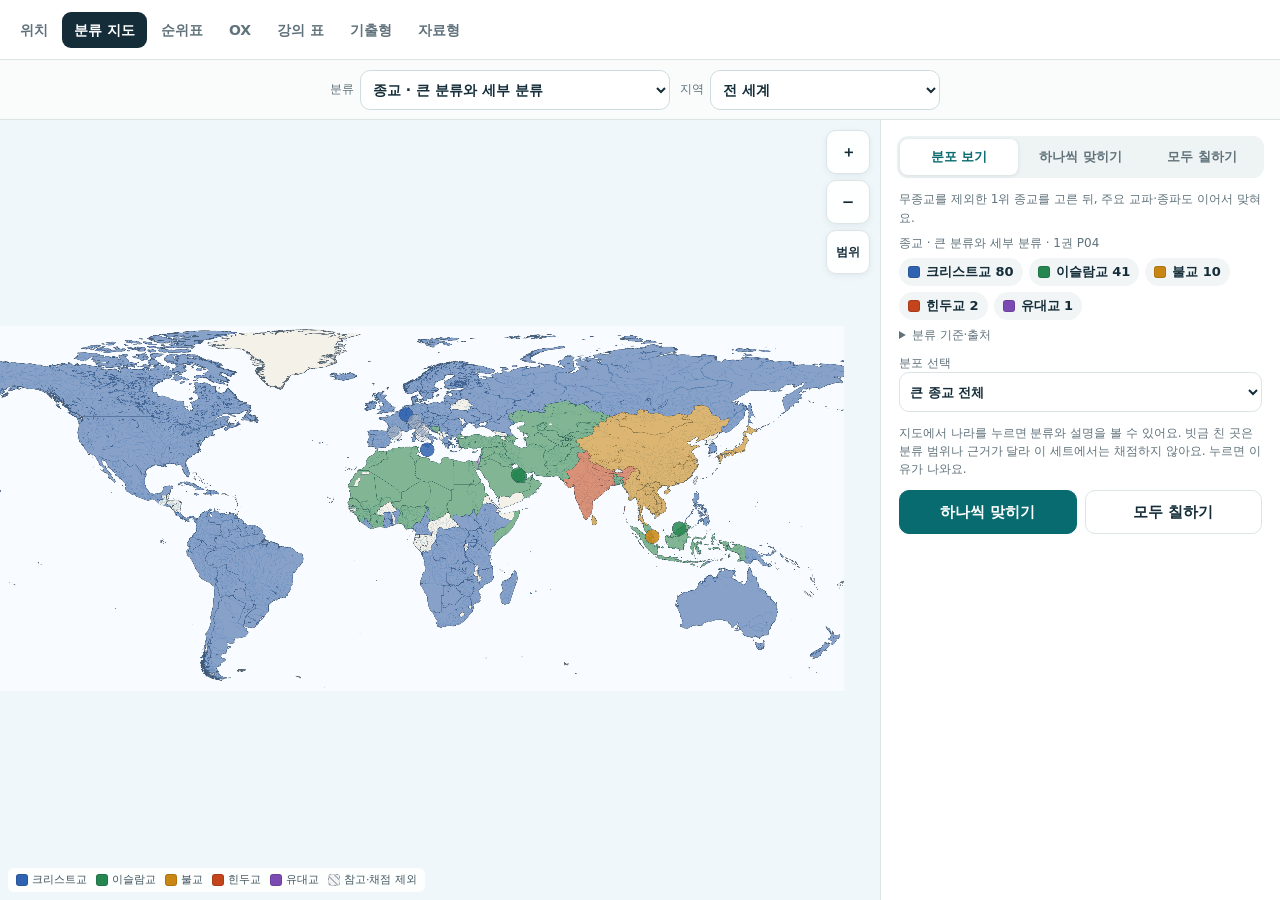
==== classify.html @ 5ba0b144 "Show progress the same way on every quiz page Each question card now has one progress chip at its to" ====
<!doctype html>
<html lang="ko">
<head><meta charset="utf-8"><meta name="viewport" content="width=device-width,initial-scale=1,viewport-fit=cover">
<title>세계지리 분류 퀴즈</title>
<style>
:root{--ink:#142d39;--muted:#60727b;--line:#dce4e6;--accent:#086b70;--pale:#e6f2f0;--paper:#fff;--sea:#eff7fa;--warm:#a25015;--pick:#e8590c;--good:#2b8a3e;--bad:#d9480f}
*{box-sizing:border-box}html,body{margin:0;width:100%;height:100%;overflow:hidden;color:var(--ink);background:var(--paper);font-family:system-ui,-apple-system,"Noto Sans KR",sans-serif;font-size:15px}
button,select{font:inherit;color:inherit;border:1px solid var(--line);border-radius:10px;background:#fff}button{cursor:pointer;min-height:44px;padding:8px 12px;font-weight:700;touch-action:manipulation}button:hover{background:#f3f7f7}button:disabled{opacity:.4;cursor:default}
button:focus-visible,select:focus-visible,a:focus-visible{outline:3px solid #52b4c2;outline-offset:2px}[hidden]{display:none!important}
.primary{background:var(--accent);border-color:var(--accent);color:#fff}.primary:hover{background:#05595d}
#app{height:100%;height:100dvh;display:grid;grid-template-columns:minmax(0,1fr);grid-template-rows:52px 52px minmax(0,1fr) clamp(270px,48dvh,390px);padding-top:env(safe-area-inset-top)}
header{display:flex;align-items:center;gap:10px;padding:5px 12px;border-bottom:1px solid var(--line)}header h1{font-size:15px;margin:0;flex:1;min-width:0;white-space:nowrap;overflow:hidden;text-overflow:ellipsis}
.sr{position:absolute;width:1px;height:1px;overflow:hidden;clip:rect(0 0 0 0)}.nav{display:flex;gap:4px;margin-left:auto}.nav{min-width:0;overflow-x:auto;scrollbar-width:none}.nav::-webkit-scrollbar{display:none}.nav a{font-size:12px;font-weight:700;color:var(--muted);text-decoration:none;padding:9px 7px;border-radius:9px;white-space:nowrap}.nav a[aria-current=page]{background:var(--ink);color:#fff}@media(max-width:360px){.nav a{padding:8px 4px;font-size:11px}}
.back{font-size:12px;font-weight:700;color:var(--accent);text-decoration:none;border:1px solid #badcd5;background:var(--pale);border-radius:10px;padding:9px 10px;white-space:nowrap}
.scope{display:grid;grid-template-columns:1.25fr 1fr;gap:10px;padding:5px 12px;background:#fafcfc;border-bottom:1px solid var(--line)}.scope label{display:flex;align-items:center;gap:6px;font-size:12px;color:var(--muted);white-space:nowrap;min-width:0}
select{min-height:40px;min-width:0;width:100%;padding:6px;font-size:13px;font-weight:650;color:var(--ink)}
#map{position:relative;overflow:hidden;touch-action:none;user-select:none;-webkit-user-select:none;background:var(--sea)}
#mapScene{position:absolute;width:3600px;height:1800px;transform-origin:0 0;will-change:transform}
#baseMap{position:absolute;left:0;top:50px;width:3600px;height:1450px;pointer-events:none}#baseMap img{min-width:0;min-height:0}
#mapSVG{position:absolute;inset:0;width:3600px;height:1800px;overflow:visible;pointer-events:none}
.country,.marker{vector-effect:non-scaling-stroke;stroke-linejoin:round}
.mapLabel{font-weight:750;fill:var(--ink);paint-order:stroke;stroke:#fff;stroke-linejoin:round}
.mapControls{position:absolute;right:10px;top:10px;display:flex;flex-direction:column;gap:6px}.mapControls button{width:44px;height:44px;padding:0;background:rgba(255,255,255,.95);box-shadow:0 2px 7px #142d3911}
#mapNote{position:absolute;left:8px;bottom:8px;right:62px;width:fit-content;max-width:calc(100% - 72px);pointer-events:none;display:flex;flex-wrap:wrap;gap:4px 9px;font-size:11px;line-height:1.3;color:#40535d;background:#ffffffe6;padding:5px 8px;border-radius:6px}
.key{display:inline-flex;align-items:center;gap:4px;white-space:nowrap}.swatch{width:12px;height:12px;border-radius:3px;border:1px solid #0002;flex:0 0 12px}.swatch.hatch{background:repeating-linear-gradient(45deg,#adb5bd 0 2px,#f1f3f5 2px 5px)}
#card{min-height:0;display:grid;grid-template-rows:auto minmax(0,1fr);border-top:1px solid var(--line);background:#fff;padding:8px 12px calc(8px + env(safe-area-inset-bottom))}
.tabs{display:grid;grid-template-columns:repeat(3,1fr);gap:4px;background:#eef3f4;padding:3px;border-radius:11px}.tabs button{min-height:36px;padding:4px;font-size:13px;border:0;background:transparent;border-radius:8px;color:var(--muted)}.tabs button[aria-selected=true]{background:#fff;color:var(--accent);box-shadow:0 1px 4px #142d391a}
#panel{min-height:0;overflow-y:auto;overscroll-behavior:contain;padding:8px 2px 4px}
.meta{display:flex;justify-content:space-between;align-items:center;gap:8px;font-size:12px;color:var(--muted);margin-bottom:4px}
.meta label{display:flex;align-items:center;gap:5px;white-space:nowrap}.meta input{width:17px;height:17px;margin:0}
h2{font-size:19px;line-height:1.35;margin:2px 0 8px;word-break:keep-all}
.basis{font-size:12px;line-height:1.55;color:var(--muted);margin:4px 0 8px}
.options{display:grid;grid-template-columns:repeat(auto-fit,minmax(118px,1fr));gap:7px;margin:6px 0}
.options button{min-height:50px;display:flex;align-items:center;justify-content:center;gap:7px;font-size:15px;padding:6px 8px}
.options button:disabled{opacity:1;cursor:default}.options button:disabled:not(.right):not(.chosenWrong){opacity:.45}
.options.compact{grid-template-columns:repeat(auto-fit,minmax(92px,1fr));gap:5px}.options.compact button{min-height:40px;font-size:14px;padding:4px 6px}
.options button[aria-pressed=true]{border-color:var(--accent);box-shadow:inset 0 0 0 2px var(--accent);background:var(--pale)}
.options button.right{border-color:var(--good);box-shadow:inset 0 0 0 2px var(--good);background:#ebfbee}.options button.chosenWrong{border-color:var(--bad);box-shadow:inset 0 0 0 2px var(--bad);background:#fff4e6}
.result{border-radius:10px;padding:9px 11px;margin:8px 0;font-size:13px;line-height:1.55}.result b{font-size:15px}.result.good{background:#ebfbee;color:#1f5f2c}.result.bad{background:#fff4e6;color:#8a3a0c}.result.info{background:#f1f6f7;color:var(--ink)}
.actions{display:flex;gap:8px;margin-top:8px}.actions button{flex:1}
.big{min-height:56px;font-size:17px;border-radius:13px}
.chips{display:flex;flex-wrap:wrap;gap:6px;margin:6px 0}button.chip{min-height:36px;border:1px solid var(--line)}button.chip[aria-pressed=true]{border-color:var(--accent);box-shadow:inset 0 0 0 2px var(--accent);background:var(--pale)}.chip{display:inline-flex;align-items:center;gap:6px;font-size:13px;font-weight:650;padding:5px 9px;border-radius:999px;background:#f1f5f6}
.nameList{display:flex;flex-wrap:wrap;gap:5px;margin:4px 0 8px}.nameList button{min-height:32px;padding:3px 9px;font-size:12px;font-weight:650;border-radius:999px}
.nameList.missed button{border-color:#f3b8a5;background:#fff5f2}.nameList.wrong button{border-color:#ffd8a8;background:#fff9f0}.nameList.excluded button{background:#f4f6f7}
.small{font-size:12px;line-height:1.5}.muted{color:var(--muted)}
#toast{position:fixed;z-index:40;bottom:calc(16px + env(safe-area-inset-bottom));left:50%;transform:translateX(-50%);max-width:calc(100% - 24px);padding:10px 15px;background:var(--ink);color:#fff;border-radius:10px;font-size:13px;pointer-events:none;box-shadow:0 4px 24px #0002}
#bootNotice{position:fixed;z-index:50;left:16px;right:16px;top:80px;max-width:520px;margin:auto;padding:16px;background:#fff;border:1px solid var(--line);border-radius:14px;box-shadow:0 12px 50px #0003;font-size:14px;line-height:1.6}
@media(min-width:900px){
 #app{grid-template-columns:minmax(400px,1fr) 400px;grid-template-rows:60px 60px minmax(0,1fr)}
 header{grid-column:1/3;padding:8px 24px}header h1{font-size:18px}.scope{grid-column:1/3;grid-template-columns:320px 260px;align-items:center;padding:8px 24px}
 #map{grid-column:1;grid-row:3}#card{grid-column:2;grid-row:3;border-top:0;border-left:1px solid var(--line);padding:16px}
}
@media(max-height:580px) and (max-width:899px){#app{grid-template-rows:46px 46px minmax(0,1fr) clamp(230px,47dvh,280px)}.options button{min-height:42px}}
@media(max-height:500px) and (min-width:600px) and (max-width:899px){
 #app{grid-template-columns:minmax(0,1fr) 355px;grid-template-rows:44px 46px minmax(0,1fr)}
 header{grid-column:1/3}.scope{grid-column:1/3}#map{grid-column:1;grid-row:3}#card{grid-column:2;grid-row:3;border-top:0;border-left:1px solid var(--line)}
}
@media(max-width:360px){.scope{gap:6px;padding:5px 8px}.scope label{font-size:11px;gap:4px}#card{padding-left:9px;padding-right:9px}.options{grid-template-columns:1fr 1fr}}
</style>
<link rel="stylesheet" href="assets/site.css?v=20261028-ui4"></head>
<body>
<div id="bootNotice" role="status">지도를 준비하고 있어요.</div>
<div id="app">
 <header class="site-header"><h1 class="sr-only">분류 지도 퀴즈</h1><nav class="site-nav" aria-label="연습 종류"><a href="index.html">위치</a><a href="classify.html" aria-current="page">분류 지도</a><a href="rankings.html">순위표</a><a href="facts.html">OX</a><a href="concepts.html">강의 표</a><a href="exam.html">기출형</a><a href="materials.html">자료형</a></nav></header>
 <div class="scope site-controls"><label for="setSelect">분류<select id="setSelect"></select></label><label for="regionSelect">지역<select id="regionSelect"></select></label></div>
 <main id="map" aria-label="국가를 눌러 고르거나 확대·이동할 수 있는 세계 지도">
  <div id="mapScene"><div id="baseMap" role="img" aria-label="국경이 표시된 세계 백지도" style="display:grid;grid-template-columns:repeat(6,minmax(0,1fr));grid-template-rows:minmax(0,966fr) minmax(0,967fr) minmax(0,967fr)"></div>
   <svg id="mapSVG" viewBox="0 0 3600 1800" aria-hidden="true"><defs><pattern id="hatch" patternUnits="userSpaceOnUse" width="7" height="7" patternTransform="rotate(45)"><rect width="7" height="7" fill="#ced4da" fill-opacity=".35"/><line x1="0" y1="0" x2="0" y2="7" stroke="#868e96" stroke-width="2.5"/></pattern></defs><g id="countryLayer"></g><g id="markerLayer"></g><g id="labelLayer"></g></svg></div>
  <div class="mapControls"><button id="zoomIn" aria-label="지도 확대">＋</button><button id="zoomOut" aria-label="지도 축소">−</button><button id="fitButton" aria-label="현재 지역 전체 보기" style="font-size:12px">범위</button></div>
  <div id="mapNote"></div>
 </main>
 <section id="card" aria-label="분류 학습">
  <div class="tabs" role="tablist" aria-label="학습 방식"><button role="tab" data-mode="study">분포 보기</button><button role="tab" data-mode="assign">하나씩 맞히기</button><button role="tab" data-mode="paint">모두 칠하기</button></div>
  <div id="panel" role="tabpanel" tabindex="-1"></div>
 </section>
</div>
<div id="toast" role="status" hidden></div>
<script src="assets/country-boundaries.js?v=20260930-1"></script>
<script src="assets/location-grading.js?v=20261006-2"></script>
<script src="assets/classification-sets.js?v=20261026-complete1"></script>
<script>
(function(){
'use strict';
var $=function(id){return document.getElementById(id)};
var C=window.WGClassification,S=window.WGCountryShapes,G=window.WGLocationGrading;
if(!C||!S||!G){$('bootNotice').textContent='지도 자료를 불러오지 못했어요. 새로고침하거나 파일을 내려받아 열어 주세요.';return}
var W=3600,names=Object.keys(S.byName),countries=Object.create(null),map=$('map'),scene=$('mapScene');
// Region views keep a continent readable even when one country (e.g. Russia) spans far.
var regionViews={europe:[-25,34,45,71],africa:[-20,-36,53,38],westasia:[25,10,80,56],asia:[60,-11,146,54],americas:[-170,-56,-34,72],oceania:[110,-48,180,0]};

for(var r=0;r<3;r++)for(var c=0;c<6;c++){var img=document.createElement('img');img.src='assets/map-'+r+'-'+c+'.webp';img.alt='';img.decoding='async';img.draggable=false;img.style.cssText='display:block;width:100%;height:100%';$('baseMap').appendChild(img)}

function project(lon,lat){return {x:(lon+180)*10,y:(90-lat)*10}}
function box(points){var b=[180,90,-180,-90];points.forEach(function(p){if(p[0]<b[0])b[0]=p[0];if(p[1]<b[1])b[1]=p[1];if(p[0]>b[2])b[2]=p[0];if(p[1]>b[3])b[3]=p[1]});return b}
function union(a,b){return a?[Math.min(a[0],b[0]),Math.min(a[1],b[1]),Math.max(a[2],b[2]),Math.max(a[3],b[3])]:b.slice()}
function svg(tag,attrs,parent,text){var e=document.createElementNS('http://www.w3.org/2000/svg',tag);Object.keys(attrs).forEach(function(k){e.setAttribute(k,attrs[k])});if(text!==undefined)e.textContent=text;parent.appendChild(e);return e}
// Display-only thinning; taps are graded against the full boundary.
function thin(ring,tol){var out=[ring[0]],last=ring[0];for(var i=1;i<ring.length-1;i++){var p=ring[i];if(Math.abs(p[0]-last[0])>tol||Math.abs(p[1]-last[1])>tol){out.push(p);last=p}}out.push(ring[ring.length-1]);return out.length<4?ring:out}
function geometry(polygons){
 var main=null,area=-1,all=null;
 polygons.forEach(function(poly){var b=box(poly[0]),a=(b[2]-b[0])*(b[3]-b[1]);all=union(all,b);if(a>area){area=a;main=b}});
 var d=polygons.map(function(poly){return poly.map(function(ring){return thin(ring,.03).map(function(p,i){var a=project(p[0],p[1]);return (i?'L':'M')+a.x.toFixed(1)+' '+a.y.toFixed(1)}).join('')+'Z'}).join('')}).join('');
 return {polygons:polygons,box:all,main:main,anchor:[(main[0]+main[2])/2,(main[1]+main[3])/2],tiny:all[2]-all[0]<1.6&&all[3]-all[1]<1.6,d:d};
}
names.forEach(function(name){
 var c=geometry(S.byName[name].polygons);
 c.path=svg('path',{d:c.d,class:'country','fill-rule':'evenodd','data-name':name},$('countryLayer'));
 countries[name]=c;
});

function readStore(){try{var v=JSON.parse(localStorage.getItem('wg_classify_v1')||'{}');return v&&typeof v==='object'&&!Array.isArray(v)?v:{}}catch(e){return {}}}
var store=readStore();if(!store.history||typeof store.history!=='object')store.history={};
function save(){try{localStorage.setItem('wg_classify_v1',JSON.stringify({set:state.setId,region:state.region,mode:state.mode,showNames:state.showNames,history:store.history}))}catch(e){}}
var state={setId:C.resolveSetId(store.set),region:store.region==='all'||C.regions.some(function(r){return r.id===store.region})?store.region:'all',mode:['study','assign','paint'].includes(store.mode)?store.mode:'study',showNames:store.showNames===true,focus:null,studyTarget:null,draft:new Set(),religionChoice:null,queue:[],index:0,answer:null,right:0,wrongNames:[],target:null,picked:new Set(),graded:null,scale:1,x:0,y:0,lastScale:0};
function set(){return C.byId[state.setId]}
function isPoints(){return !!set().points}
function noun(){return isPoints()?'곳':'나라'}
// Point sets (e.g. 기출 도시 기후) reuse the country code paths through a small box around the point.
var pointCache=Object.create(null);
function geo(name){
 if(!isPoints()){
  if(!set().geometryBounds||!set().geometryBounds[name])return countries[name];
  var territory=state.setId+'|'+name;
  return pointCache[territory]||(pointCache[territory]=geometry(C.polygonsFor(set(),name,S.byName[name])));
 }
 var key=state.setId+'|'+name,p=set().points[name];
 return pointCache[key]||(pointCache[key]={anchor:[p[0],p[1]],main:[p[0]-.6,p[1]-.6,p[0]+.6,p[1]+.6],box:[p[0],p[1],p[0],p[1]],tiny:true,point:true});
}
function shown(){var s=set();return C.universe(s,names).filter(function(n){return (s.points?!!s.points[n]:!!countries[n])&&C.inRegion(n,state.region,s)})}
function label(name){return C.displayName(set(),name)}
function optionLabel(id){var o=C.option(set(),id);return o?o.label:''}
function color(id){var o=C.option(set(),id);return o&&o.color}
function toast(message){$('toast').textContent=message;$('toast').hidden=false;clearTimeout(toast.timer);toast.timer=setTimeout(function(){$('toast').hidden=true},2200)}

function shuffle(a){for(var i=a.length-1;i>0;i--){var j=Math.floor(Math.random()*(i+1)),t=a[i];a[i]=a[j];a[j]=t}return a}
function history(){var id=set().hierarchy?'religionCombined_v1':state.setId;return store.history[id]||(store.history[id]={})}
function wasMissed(name,h){
 if(h[name])return h[name].last===false;
 if(!set().hierarchy)return false;
 var p=C.religionProfile(name),big=store.history.religion&&store.history.religion[name],small=p.group&&store.history[p.group.id]&&store.history[p.group.id][name];
 return !!(big&&big.last===false||p.detailRequired&&small&&small.last===false);
}
function buildQueue(only){
 var h=history(),pool=only||C.assignPool(set(),state.region);
 // Last-missed countries come first, then unseen ones, then the rest.
 var missed=shuffle(pool.filter(function(n){return wasMissed(n,h)})),fresh=shuffle(pool.filter(function(n){return !h[n]&&!wasMissed(n,h)})),rest=shuffle(pool.filter(function(n){return h[n]&&!wasMissed(n,h)}));
 state.queue=only?shuffle(pool.slice()):missed.concat(fresh,rest);state.index=0;state.answer=null;state.religionChoice=null;state.draft=new Set();state.right=0;state.wrongNames=[];
}
function resetPaint(){var opts=C.paintOptions(set());if(!opts.some(function(o){return o.id===state.target}))state.target=opts[0].id;state.picked=new Set();state.graded=null}
function answerColor(name){var v=C.entry(set(),name).values;return color(v[0])||'#868e96'}
function answerText(list){return (Array.isArray(list)?list:[list]).map(optionLabel).join('·')}
function resetMode(){var opts=C.paintOptions(set());if(!opts.some(function(o){return o.id===state.studyTarget}))state.studyTarget=set().hierarchy?null:opts[0].id;state.focus=null;state.religionChoice=null;if(state.mode==='assign')buildQueue();if(state.mode==='paint')resetPaint()}

function styleFor(name,visible){
 var s=set(),inView=visible.has(name),e=C.targetEntry(s,name,state.mode==='paint'?state.target:state.mode==='study'?state.studyTarget:null),fill='none',opacity=0,stroke='#36505e',width=.6,strokeOpacity=.0;
 if(inView){
  strokeOpacity=.3;
  if(state.mode==='study'){if(e.status==='mixed'){fill='url(#hatch)';opacity=1}else if(s.multi||s.hierarchy&&state.studyTarget){if(C.has(s,name,state.studyTarget)){fill=color(state.studyTarget);opacity=.6}}else if(color(e.value)){fill=color(e.value);opacity=.55}}
  else if(state.mode==='paint'){
   if(!state.graded){if(state.picked.has(name)){fill='#e8590c';opacity=.6}}
   else{var g=state.graded;if(g.correct.includes(name)){fill='#2b8a3e';opacity=.6}else if(g.missed.includes(name)){fill='#e03131';opacity=.5}else if(g.wrong.includes(name)){fill='#f08c00';opacity=.7;stroke='#8a3a0c';width=1.6;strokeOpacity=.9}else if(e.status==='mixed'){fill='url(#hatch)';opacity=1}}
  }else if(state.mode==='assign'){var q=state.queue[state.index];if(name===q){fill=state.answer?answerColor(q):'#0b7285';opacity=state.answer?.7:.55;stroke='#0b4f57';width=2;strokeOpacity=1}else strokeOpacity=.15}
  if(name===state.focus){stroke='#0b4f57';width=2.2;strokeOpacity=1}
 }
 return {fill:fill,opacity:opacity,stroke:stroke,width:width,strokeOpacity:strokeOpacity};
}
function applyStyle(path,st){path.setAttribute('fill',st.fill);path.setAttribute('fill-opacity',st.opacity);path.setAttribute('stroke',st.stroke);path.setAttribute('stroke-width',st.width);path.setAttribute('stroke-opacity',st.strokeOpacity)}
var hiddenStyle={fill:'none',opacity:0,stroke:'#36505e',width:.6,strokeOpacity:0};
function renderCountries(){var visible=new Set(isPoints()?[]:shown());names.forEach(function(n){var c=countries[n];c.path.setAttribute('d',isPoints()?c.d:geo(n).d);applyStyle(c.path,isPoints()?hiddenStyle:styleFor(n,visible))})}
function markerFill(st){return {fill:st.fill==='none'?'#fff':st.fill,opacity:Math.max(.85,+st.opacity)}}
function labelsToShow(){
 var list=[];
 if(state.mode==='assign'){var q=state.queue[state.index];if(q&&(state.answer||state.showNames))list.push(q)}
 else if(state.mode==='paint'&&state.graded)list=state.graded.missed.concat(state.graded.wrong);
 if(state.focus&&!list.includes(state.focus))list.push(state.focus);
 return list;
}
function renderOverlay(){
 $('markerLayer').replaceChildren();$('labelLayer').replaceChildren();
 var k=1/state.scale,visible=shown(),visibleSet=new Set(visible),points=isPoints();
 visible.forEach(function(name){var c=geo(name);if(!c.tiny)return;var st=styleFor(name,visibleSet),p=project(c.anchor[0],c.anchor[1]),m=markerFill(st),big=points&&(name===state.queue[state.index]&&state.mode==='assign'||name===state.focus);
  svg('circle',{cx:p.x,cy:p.y,r:(points?(big?10:8):7)*k,fill:m.fill,'fill-opacity':m.opacity,stroke:points&&st.strokeOpacity>.5?st.stroke:'#36505e','stroke-width':points?Math.max(1.4,st.width):1.2,class:'marker'},$('markerLayer'))});
 labelsToShow().forEach(function(name){var c=geo(name),p=project(c.anchor[0],c.anchor[1]);svg('text',{x:p.x,y:p.y-(c.tiny?12:4)*k,'font-size':13*k,'stroke-width':4*k,class:'mapLabel','text-anchor':'middle'},$('labelLayer'),label(name))});
}
function renderNote(){
 var note=$('mapNote');note.replaceChildren();
 function key(text,colorValue,hatch){var span=document.createElement('span'),sw=document.createElement('span');span.className='key';sw.className='swatch'+(hatch?' hatch':'');if(colorValue)sw.style.background=colorValue;span.append(sw,document.createTextNode(text));note.appendChild(span)}
 if(state.mode==='study'){var opts=set().multi||set().hierarchy&&state.studyTarget?C.paintOptions(set()).filter(function(o){return o.id===state.studyTarget}):set().options;
  // Long legends (e.g. 13 climate types) would cover the map; the panel chips carry the colors.
  if(opts.length>6){var tip=document.createElement('span');tip.textContent='색 구분은 아래 목록 참고';note.appendChild(tip)}else opts.forEach(function(o){key(o.label,o.color)});if(shown().some(function(n){return C.targetEntry(set(),n,state.studyTarget).status==='mixed'}))key('참고·채점 제외',null,true)}
 else if(state.mode==='paint'){if(!state.graded)key(isPoints()?'내가 고른 곳':'내가 칠한 나라','#e8590c');else{key('맞음','#2b8a3e');key('놓침','#e03131');key('잘못 칠함','#f08c00');key('채점 제외',null,true)}}
 else{key(state.answer?'정답 분류 색':isPoints()?'문제 지점':'문제 국가',state.answer?answerColor(state.queue[state.index]):'#0b7285')}
}
function renderMap(){renderCountries();renderOverlay();renderNote()}

function el(tag,props,children){var e=document.createElement(tag);Object.keys(props||{}).forEach(function(k){if(props[k]===null||props[k]===undefined)return;if(k==='text')e.textContent=props[k];else if(k==='onclick')e.onclick=props[k];else if(k==='className')e.className=props[k];else e.setAttribute(k,props[k])});(children||[]).forEach(function(ch){if(ch)e.appendChild(ch)});return e}
function progressEl(o){var p=[];if(o.len)p.push(o.pos+' / '+o.len);p.push('정답 '+o.right+'/'+o.answered);if(o.extra)p.push(o.extra);if(o.review)p.push('다시 풀기 '+o.review);return el('span',{className:'site-progress',role:'status',text:p.join(' · ')});}
function swatch(id){var s=el('span',{className:'swatch'});var col=color(id);if(col)s.style.background=col;return s}
function nameButtons(list,className){return el('div',{className:'nameList '+className},list.map(function(n){return el('button',{type:'button',text:label(n),onclick:function(){state.focus=n;focusCountry(n);renderPanel();renderMap()}})}))}
function countryInfo(name){
 var s=set(),target=state.mode==='paint'?state.target:state.studyTarget,family=s.hierarchy&&religionFamily(target),e=family?C.targetEntry(s,name,target):C.entry(s,name),title=el('b',{text:label(name)}),line;
 if(e.status==='mixed')line='참고 · 이 세트에서 채점 제외 · '+e.note;
 else if(e.status==='graded')line=(family?answerText(e.values):s.hierarchy?religionText(name):answerText(e.values))+(e.note?' · '+e.note:'')+(s.hierarchy&&!family&&C.religionProfile(name).note?' · '+C.religionProfile(name).note:'');
 else line=(family?family.otherLabel:s.noneOption?s.noneOption.label:s.otherLabel)+(e.note?' · '+e.note:'');
 if(family&&C.religionProfile(name).graded)line+=' · 신자 수 1위 종교: '+optionLabel(C.religionProfile(name).religion);
 return el('div',{className:'result info'},[title,el('div',{text:line})]);
}
function religionFamily(id){return [C.byId.christianity,C.byId.islam,C.byId.buddhism].find(function(group){return group.options.some(function(o){return o.id===id})})}
function religionText(name){var p=C.religionProfile(name);return optionLabel(p.religion)+(p.detailRequired?' → '+optionLabel(p.detail):'')}
function religionPicker(value,all,onchange){
 var select=el('select',{id:'religionTargetSelect','aria-label':all?'종교 분포 선택':'칠할 종교 분류'});
 if(all)select.append(el('option',{value:'',text:'큰 종교 전체'}));
 [set(),C.byId.christianity,C.byId.islam,C.byId.buddhism].forEach(function(s){
  var group=el('optgroup',{label:s.id==='religion'?'큰 종교':s.title});s.options.forEach(function(o){group.append(el('option',{value:o.id,text:o.label}))});select.append(group);
 });
 select.value=value||'';select.onchange=function(){onchange(this.value||null)};
 return el('label',{className:'basis'},[document.createTextNode(all?'분포 선택':'칠할 분류'),select]);
}
function renderReligionQuestion(panel,q){
 var p=C.religionProfile(q),major=set().options;
 if(!state.religionChoice){
  panel.append(el('h2',{text:(state.showNames?label(q)+' — ':'')+'1. 신자 수 1위 종교는?'}));
  panel.append(el('div',{className:'options'},major.map(function(o,i){var b=el('button',{type:'button','data-option':o.id},[swatch(o.id),document.createTextNode(o.label)]);b.title='단축키 '+(i+1);b.onclick=function(){chooseReligion(o.id)};return b})));
  return;
 }
 var bigOk=state.religionChoice===p.religion;
 panel.append(el('div',{className:'result '+(bigOk?'good':'bad'),role:'status'},[
  el('b',{text:'큰 분류 '+(bigOk?'정답':'오답')+' · '+optionLabel(p.religion)}),!bigOk?el('div',{text:'내 답: '+optionLabel(state.religionChoice)}):null
 ]));
 if(!state.answer){
  panel.append(el('h2',{text:'2. '+p.group.assignQuestion.replace('색칠된 나라에서','이 나라에서').replace('색칠된 나라의','이 나라의')}));
  panel.append(el('div',{className:'options'},p.group.options.map(function(o,i){var b=el('button',{type:'button','data-detail':o.id},[swatch(o.id),document.createTextNode(o.label)]);b.title='단축키 '+(i+1);b.onclick=function(){chooseReligionDetail(o.id)};return b})));
  return;
 }
 var g=C.religionGrade(q,state.answer);
 panel.append(el('h2',{text:label(q)+' — '+religionText(q)}));
 if(p.detailRequired)panel.append(el('div',{className:'result '+(g.detailCorrect?'good':'bad'),role:'status'},[
  el('b',{text:'세부 분류 '+(g.detailCorrect?'정답':'오답')+' · '+optionLabel(p.detail)}),!g.detailCorrect?el('div',{text:'내 답: '+optionLabel(state.answer.detail)}):null,p.note?el('div',{text:p.note}):null
 ]));
 else if(p.group)panel.append(el('p',{className:'small muted',text:'큰 종교만 채점했어요. '+(p.note||'이 나라는 단일 세부 분류를 확정하지 않습니다.')}));
 panel.append(el('p',{className:'small',text:g.correct?'이번 나라 정답':'이번 나라 오답 · 다시 복습해요'}));
 panel.append(el('details',{className:'basis'},[el('summary',{text:'분류 기준·출처'}),el('p',{text:set().basis}),el('p',{text:set().period}),el('p',{text:set().notes[q]||''}),p.group?el('p',{text:p.group.basis+' · '+p.group.period}):null]));
 panel.append(el('button',{type:'button',className:'primary big',style:'width:100%',text:state.index<state.queue.length-1?'다음':'결과 보기',onclick:nextQuestion}));
}
function renderPanel(){
 var panel=$('panel'),s=set();panel.replaceChildren();
 var period=state.mode==='assign'&&s.itemPeriods&&s.itemPeriods[state.queue[state.index]]||s.period;
 var scope=state.mode==='assign'&&s.scopeByName&&s.scopeByName[state.queue[state.index]]||s.scopeNote;
 if(scope)panel.append(el('p',{className:'basis',text:scope}));
 if(s.givenData&&state.mode!=='study'){var d=s.givenData;panel.append(el('div',{className:'basis'},[el('p',{text:d.caption})].concat(d.rows.map(function(row){return el('p',{text:row[0]+' — '+row[1]})}))))}
 Array.from(document.querySelectorAll('.tabs button')).forEach(function(b){b.setAttribute('aria-selected',String(b.dataset.mode===state.mode))});
 if(state.mode==='study'){
  var counts=s.options.map(function(o){var text=o.label+' '+shown().filter(function(n){return C.entry(s,n).status==='graded'&&C.has(s,n,o.id)}).length;
   if(!s.multi)return el('span',{className:'chip'},[swatch(o.id),document.createTextNode(text)]);
   // One category at a time: a country can belong to several.
   var b=el('button',{type:'button',className:'chip','aria-pressed':String(o.id===state.studyTarget)},[swatch(o.id),document.createTextNode(text)]);b.onclick=function(){state.studyTarget=o.id;renderAll()};return b});
  panel.append(el('div',{className:'meta'},[el('span',{text:s.title+' · '+s.lecture})]),el('div',{className:'chips'},counts),el('details',{className:'basis'},[el('summary',{text:'분류 기준·출처'}),el('p',{text:s.basis}),el('p',{text:period})]));
  if(s.hierarchy)panel.append(religionPicker(state.studyTarget,true,function(id){state.studyTarget=id;state.focus=null;renderAll()}));
  panel.append(state.focus?countryInfo(state.focus):el('p',{className:'small muted',text:(isPoints()?'지도의 지점을 누르면 분류와 설명을 볼 수 있어요.':'지도에서 나라를 누르면 분류와 설명을 볼 수 있어요. 빗금 친 곳은 분류 범위나 근거가 달라 이 세트에서는 채점하지 않아요. 누르면 이유가 나와요.')}));
  panel.append(el('div',{className:'actions'},[el('button',{type:'button',className:'primary',text:'하나씩 맞히기',onclick:function(){setMode('assign')}}),el('button',{type:'button',text:'모두 칠하기',onclick:function(){setMode('paint')}})]));
  return;
 }
 if(state.mode==='assign'){
  if(!state.queue.length){panel.append(el('h2',{text:'이 지역에는 물을 '+noun()+'이(가) 없어요'}),el('p',{className:'basis',text:'지역을 ‘전 세계’로 바꾸거나 다른 분류를 골라 주세요.'}));return}
  if(state.index>=state.queue.length){
   var total=state.queue.length;
   panel.append(el('h2',{text:total+'개 중 '+state.right+'개 맞혔어요'}));
   if(state.wrongNames.length)panel.append(el('p',{className:'small muted',text:'틀린 '+noun()}),nameButtons(state.wrongNames,'missed'));
   panel.append(el('div',{className:'actions'},[state.wrongNames.length?el('button',{type:'button',className:'primary big',text:'틀린 '+state.wrongNames.length+'개 다시',onclick:function(){buildQueue(state.wrongNames.slice());renderAll();focusQuestion()}}):null,el('button',{type:'button',className:state.wrongNames.length?'big':'primary big',text:'처음부터',onclick:function(){buildQueue();renderAll();focusQuestion()}})]));
   return;
  }
  var q=state.queue[state.index],answer=C.entry(s,q).values,toggle=el('input',{type:'checkbox'});toggle.checked=state.showNames;toggle.onchange=function(){state.showNames=this.checked;save();renderPanel();renderOverlay()};
  panel.append(el('div',{className:'meta'},[el('span',{text:s.title}),progressEl({pos:state.index+1,len:state.queue.length,right:state.right,answered:state.index+(state.answer?1:0)}),el('label',{},[toggle,document.createTextNode(isPoints()?'이름 보기':'나라 이름 보기')])]));
  if(s.hierarchy){renderReligionQuestion(panel,q);return}
  panel.append(el('h2',{text:(state.answer||state.showNames?label(q)+' — ':'')+s.assignQuestion}));
  var grid=el('div',{className:'options'});
  var chosen=state.answer?[].concat(state.answer):[];
  C.optionsFor(s).forEach(function(o,i){var b=el('button',{type:'button','data-option':o.id},[o.color?swatch(o.id):null,document.createTextNode(o.label)]);b.title='단축키 '+(i+1);
   if(state.answer){b.disabled=true;if(answer.indexOf(o.id)>=0)b.className='right';else if(chosen.indexOf(o.id)>=0)b.className='chosenWrong'}
   else if(s.multi){b.setAttribute('aria-pressed',String(state.draft.has(o.id)));b.onclick=function(){toggleDraft(o.id)}}
   else b.onclick=function(){answerWith(o.id)};grid.appendChild(b)});
  panel.append(grid);
  if(s.multi&&!state.answer)panel.append(el('button',{type:'button',className:'primary big',style:'width:100%',text:state.draft.size?'선택한 '+state.draft.size+'개로 확인':'해당하는 것을 모두 고르세요',disabled:state.draft.size?null:'disabled',onclick:function(){if(state.draft.size)answerWith(Array.from(state.draft))}}));
  if(state.answer){
   var ok=C.isCorrect(s,q,state.answer),note=s.notes[q];
   panel.append(el('div',{className:'result '+(ok?'good':'bad'),role:'status'},[el('b',{text:(ok?'정답':'오답')+' · '+label(q)+' — '+answerText(answer)}),!ok&&s.multi?el('div',{text:'내 답: '+answerText(chosen)}):null,note?el('div',{text:note}):null]));
   panel.append(el('details',{className:'basis'},[el('summary',{text:'분류 기준·출처'}),el('p',{text:s.basis}),el('p',{text:period})]));
   panel.append(el('button',{type:'button',className:'primary big',style:'width:100%',text:state.index<state.queue.length-1?'다음':'결과 보기',onclick:nextQuestion}));
  }
  return;
 }
 // paint
 var opts=el('div',{className:'options compact'});
 if(s.hierarchy)opts=religionPicker(state.target,false,function(id){state.target=id;state.picked=new Set();state.graded=null;state.focus=null;renderAll()});
 else s.options.forEach(function(o){var b=el('button',{type:'button','aria-pressed':String(o.id===state.target)},[swatch(o.id),document.createTextNode(o.label)]);b.onclick=function(){if(state.target===o.id)return;state.target=o.id;state.picked=new Set();state.graded=null;renderAll()};opts.appendChild(b)});
 var regionName=state.region==='all'?'':(C.regions.find(function(r){return r.id===state.region}).name+'에서 ');
 var paintPhrase=s.paintPhrase;
 if(s.hierarchy){var family=religionFamily(state.target);if(family)paintPhrase=family.paintPhrase}
 panel.append(el('div',{className:'meta'},[el('span',{text:s.title+' · 칠할 분류'})]),opts);
 if(!state.graded){
  panel.append(el('h2',{text:regionName+paintPhrase.replace('{x}',optionLabel(state.target))+' 모두 누르세요'}));
  panel.append(el('p',{className:'small muted',text:'선택 '+state.picked.size+'개 · 다시 누르면 취소돼요. '+(isPoints()?'지도의 동그라미를 누르세요.':'작은 나라는 동그라미로 표시돼요.')}));
  if(state.focus)panel.append(el('p',{className:'small muted',text:'방금 누른 '+noun()+': '+label(state.focus)}));
  panel.append(el('div',{className:'actions'},[el('button',{type:'button',text:'모두 지우기',onclick:function(){state.picked=new Set();state.focus=null;renderAll()}}),el('button',{type:'button',className:'primary',text:'채점하기',onclick:gradeNow})]));
  return;
 }
 var g=state.graded,need=g.correct.length+g.missed.length,perfect=!g.missed.length&&!g.wrong.length;
 panel.append(el('h2',{text:perfect?(need?'모두 맞혔어요':'해당하는 '+noun()+'이(가) 없는 게 정답이에요'):(need+'개 중 '+g.correct.length+'개 · 잘못 칠함 '+g.wrong.length+'개')}));
 if(g.missed.length)panel.append(el('p',{className:'small muted',text:'놓친 '+noun()}),nameButtons(g.missed,'missed'));
 if(g.wrong.length)panel.append(el('p',{className:'small muted',text:isPoints()?'잘못 고른 곳':'잘못 칠한 나라'}),nameButtons(g.wrong,'wrong'));
 if(g.excluded.length)panel.append(el('p',{className:'small muted',text:'채점하지 않은 혼재 국가'}),nameButtons(g.excluded,'excluded'));
 if(state.focus)panel.append(countryInfo(state.focus));else panel.append(el('p',{className:'small muted',text:'이름이나 지도를 누르면 설명을 볼 수 있어요.'}));
 panel.append(el('div',{className:'actions'},[el('button',{type:'button',className:'primary',text:'다시 칠하기',onclick:function(){state.picked=new Set();state.graded=null;state.focus=null;renderAll()}})]));
}
function renderAll(){renderPanel();renderMap();save()}

function toggleDraft(id){if(state.answer)return;if(state.draft.has(id))state.draft.delete(id);else state.draft.add(id);renderPanel()}
function recordPart(id,name,ok){var h=store.history[id]||(store.history[id]={}),row=h[name]||(h[name]={right:0,wrong:0});row[ok?'right':'wrong']++;row.last=ok}
function chooseReligion(id){
 var q=state.queue[state.index];if(!q||state.answer||state.religionChoice||!set().hierarchy||!set().options.some(function(o){return o.id===id}))return;
 var p=C.religionProfile(q);state.religionChoice=id;recordPart('religion',q,id===p.religion);
 if(!p.detailRequired){answerWith({religion:id,detail:null});return}
 renderAll();$('panel').scrollTop=0;
}
function chooseReligionDetail(id){
 var q=state.queue[state.index];if(!q||state.answer||!state.religionChoice||!set().hierarchy)return;
 var p=C.religionProfile(q);if(!p.detailRequired||!p.group.options.some(function(o){return o.id===id}))return;
 recordPart(p.group.id,q,id===p.detail);answerWith({religion:state.religionChoice,detail:id});
}
function answerWith(id){
 var q=state.queue[state.index];if(!q||state.answer)return;
 state.answer=id;var ok=C.isCorrect(set(),q,id),h=history(),row=h[q]||(h[q]={right:0,wrong:0});
 row[ok?'right':'wrong']++;row.last=ok;if(ok)state.right++;else state.wrongNames.push(q);
 renderAll();
 // Bring the verdict and the next button into view on short phone cards.
 var panel=$('panel');panel.scrollTop=panel.scrollHeight;
}
function nextQuestion(){state.index++;state.answer=null;state.religionChoice=null;state.draft=new Set();renderAll();$('panel').scrollTop=0;if(state.index<state.queue.length)focusQuestion();else fitRegion()}
function gradeNow(){state.graded=C.gradePaint(set(),state.target,Array.from(state.picked),names,state.region);state.focus=null;renderAll()}

function regionBox(){
 if(state.region!=='all')return regionViews[state.region];
 if(set().view)return set().view;
 var b=null;shown().forEach(function(n){b=union(b,geo(n).main)});return b||[-170,-56,180,80];
}
function mapSize(){return {w:Math.max(1,map.clientWidth),h:Math.max(1,map.clientHeight)}}
function minScale(){var d=mapSize();return Math.min(d.w/W,d.h/1800)}
function clamp(n,a,b){return Math.max(a,Math.min(b,n))}
function apply(){scene.style.transform='translate('+state.x+'px,'+state.y+'px) scale('+state.scale+')';if(state.scale!==state.lastScale){state.lastScale=state.scale;renderOverlay()}}
function fitBox(b){var d=mapSize(),pad=Math.min(36,d.w*.08,d.h*.08),a=project(b[0],b[3]),z=project(b[2],b[1]);state.scale=clamp(Math.min((d.w-pad*2)/Math.max(z.x-a.x,10),(d.h-pad*2)/Math.max(z.y-a.y,10)),minScale(),14);state.x=d.w/2-(a.x+z.x)/2*state.scale;state.y=d.h/2-(a.y+z.y)/2*state.scale;apply()}
function fitRegion(){fitBox(regionBox())}
function focusCountry(name){var b=geo(name).main,dx=Math.max(9,(b[2]-b[0])/2+4),dy=Math.max(6,(b[3]-b[1])/2+3),cx=(b[0]+b[2])/2,cy=(b[1]+b[3])/2;fitBox([cx-dx,cy-dy,cx+dx,cy+dy])}
function focusQuestion(){var q=state.queue[state.index];if(!q)return;
 // Keep the question country in its regional context instead of zooming to the answer outline.
 var b=geo(q).main,r=state.region!=='all'?regionViews[state.region]:null,cx=(b[0]+b[2])/2,cy=(b[1]+b[3])/2,dx=Math.max(22,(b[2]-b[0])/2+10),dy=Math.max(14,(b[3]-b[1])/2+7);
 if(r&&cx>=r[0]&&cx<=r[2]&&cy>=r[1]&&cy<=r[3])fitBox(r);else fitBox([cx-dx,cy-dy,cx+dx,cy+dy])}
function zoom(f,x,y){var s=clamp(state.scale*f,minScale(),20),mx=(x-state.x)/state.scale,my=(y-state.y)/state.scale;state.scale=s;state.x=x-mx*s;state.y=y-my*s;apply()}

function countryAt(x,y){
 var rect=map.getBoundingClientRect(),sx=x-rect.left,sy=y-rect.top,lon=(sx-state.x)/state.scale/10-180,lat=90-(sy-state.y)/state.scale/10,best=null,min=Infinity,list=shown();
 var reach=isPoints()?24:16;
 list.forEach(function(n){var c=geo(n);if(!c.tiny)return;var p=project(c.anchor[0],c.anchor[1]),d=Math.hypot(p.x*state.scale+state.x-sx,p.y*state.scale+state.y-sy);if(d<reach&&d<min){min=d;best=n}});
 if(best||isPoints())return best;
 var pt={lon:lon,lat:lat};
 for(var i=0;i<list.length;i++){var c=geo(list[i]),b=c.box;if(lon<b[0]-1||lon>b[2]+1||lat<b[1]-1||lat>b[3]+1)continue;if(G.inPolygons(pt,c.polygons))return list[i]}
 // Coast-hugging taps: accept the nearest border within about 10 screen pixels.
 var tolKm=10/(state.scale*10)*111.2;min=Infinity;
 list.forEach(function(n){var c=geo(n),b=c.box,pad=tolKm/80+1;if(lon<b[0]-pad||lon>b[2]+pad||lat<b[1]-pad||lat>b[3]+pad)return;var d=G.polygonDistance(pt,c.polygons);if(d<tolKm&&d<min){min=d;best=n}});
 return best;
}
function mapTap(x,y){
 if(state.mode==='assign')return;
 var name=countryAt(x,y);
 if(!name){if(state.mode==='paint'&&!state.graded)toast(isPoints()?'지도의 동그라미를 눌러 주세요':'이 분류에서 고를 수 있는 나라가 아니에요');return}
 if(state.mode==='paint'&&!state.graded){var e=C.targetEntry(set(),name,state.target);if(state.picked.has(name))state.picked.delete(name);else{state.picked.add(name);if(e.status==='mixed')toast(label(name)+'은(는) 이 세트의 참고 항목이라 채점하지 않아요')}state.focus=name;renderPanel();renderMap();return}
 state.focus=state.focus===name?null:name;renderPanel();renderMap();
}
var pointers=new Map(),start=null,last=null,pinch=null,moved=false;
function beginPinch(){var a=Array.from(pointers.values()),r=map.getBoundingClientRect(),x=(a[0].x+a[1].x)/2-r.left,y=(a[0].y+a[1].y)/2-r.top;pinch={d:Math.hypot(a[0].x-a[1].x,a[0].y-a[1].y),scale:state.scale,x:(x-state.x)/state.scale,y:(y-state.y)/state.scale};moved=true}
map.addEventListener('pointerdown',function(e){if(e.target.closest('button')||e.pointerType==='mouse'&&e.button!==0)return;e.preventDefault();try{map.setPointerCapture(e.pointerId)}catch(ignore){}pointers.set(e.pointerId,{x:e.clientX,y:e.clientY});if(pointers.size===1){start={x:e.clientX,y:e.clientY,t:Date.now()};last={x:e.clientX,y:e.clientY};moved=false}else beginPinch()});
map.addEventListener('pointermove',function(e){if(!pointers.has(e.pointerId))return;e.preventDefault();pointers.set(e.pointerId,{x:e.clientX,y:e.clientY});var a=Array.from(pointers.values());if(a.length===1){if(Math.hypot(e.clientX-start.x,e.clientY-start.y)>7)moved=true;state.x+=e.clientX-last.x;state.y+=e.clientY-last.y;last={x:e.clientX,y:e.clientY};apply()}else if(pinch&&pinch.d>0){var r=map.getBoundingClientRect();state.scale=clamp(pinch.scale*Math.hypot(a[0].x-a[1].x,a[0].y-a[1].y)/pinch.d,minScale(),20);state.x=(a[0].x+a[1].x)/2-r.left-pinch.x*state.scale;state.y=(a[0].y+a[1].y)/2-r.top-pinch.y*state.scale;apply()}});
function release(e,cancel){if(!pointers.has(e.pointerId))return;pointers.delete(e.pointerId);if(!pointers.size){if(!cancel&&!moved&&start&&Date.now()-start.t<600)mapTap(e.clientX,e.clientY);pinch=null}else{moved=true;last=Array.from(pointers.values())[0];if(pointers.size>=2)beginPinch();else pinch=null}}
map.addEventListener('pointerup',function(e){release(e,false)});map.addEventListener('pointercancel',function(e){release(e,true)});map.addEventListener('lostpointercapture',function(e){release(e,true)});
map.addEventListener('wheel',function(e){if(e.target.closest('button'))return;e.preventDefault();var r=map.getBoundingClientRect();zoom(e.deltaY<0?1.16:1/1.16,e.clientX-r.left,e.clientY-r.top)},{passive:false});
$('zoomIn').onclick=function(){var d=mapSize();zoom(1.35,d.w/2,d.h/2)};$('zoomOut').onclick=function(){var d=mapSize();zoom(1/1.35,d.w/2,d.h/2)};$('fitButton').onclick=fitRegion;

function setMode(mode){state.mode=mode;resetMode();renderAll();if(mode==='assign'&&state.queue.length)focusQuestion();else fitRegion();$('panel').scrollTop=0}
Array.from(document.querySelectorAll('.tabs button')).forEach(function(b){b.onclick=function(){if(b.dataset.mode!==state.mode)setMode(b.dataset.mode)}});
C.visibleSets().forEach(function(s){var o=document.createElement('option');o.value=s.id;o.textContent=s.title;$('setSelect').appendChild(o)});
[{id:'all',name:'전 세계'}].concat(C.regions).forEach(function(r){var o=document.createElement('option');o.value=r.id;o.textContent=r.name;$('regionSelect').appendChild(o)});
$('setSelect').onchange=function(){state.setId=this.value;state.target=null;setMode(state.mode)};
$('regionSelect').onchange=function(){state.region=this.value;setMode(state.mode)};
document.addEventListener('keydown',function(e){
 if(['INPUT','SELECT','TEXTAREA'].includes(e.target.tagName))return;
 if(state.mode!=='assign'||state.index>=state.queue.length)return;
 var opts=set().hierarchy&&state.religionChoice&&!state.answer?C.religionProfile(state.queue[state.index]).group.options:C.optionsFor(set()),n=parseInt(e.key,10);
 if(!state.answer&&n>=1&&n<=opts.length){e.preventDefault();if(set().hierarchy){if(state.religionChoice)chooseReligionDetail(opts[n-1].id);else chooseReligion(opts[n-1].id)}else if(set().multi)toggleDraft(opts[n-1].id);else answerWith(opts[n-1].id)}
 else if(!state.answer&&set().multi&&e.key==='Enter'&&state.draft.size&&e.target.tagName!=='BUTTON'){e.preventDefault();answerWith(Array.from(state.draft))}
 else if(state.answer&&(e.key==='Enter'||e.key==='ArrowRight')&&e.target.tagName!=='BUTTON'){e.preventDefault();nextQuestion()}
});
var lastSize=null;function resize(){var d=mapSize();if(lastSize){state.x+=(d.w-lastSize.w)/2;state.y+=(d.h-lastSize.h)/2;if(state.scale<minScale())state.scale=minScale();apply()}lastSize=d}
if(typeof ResizeObserver!=='undefined')new ResizeObserver(resize).observe(map);else window.addEventListener('resize',resize);
$('setSelect').value=state.setId;$('regionSelect').value=state.region;
setMode(state.mode);lastSize=mapSize();$('bootNotice').hidden=true;
})();
</script>
<script src="assets/site.js?v=20261028-ui4"></script></body></html>
---- assets/site.css ----
/* Shared header and page menu for every practice page. */
.site-header{position:sticky;top:0;z-index:30;display:flex;align-items:center;gap:6px;min-height:50px;margin:0;padding:4px 8px;padding-top:calc(4px + env(safe-area-inset-top));background:#fff;border-bottom:1px solid #dce4e6;box-sizing:border-box}
.site-nav{display:flex;gap:2px;flex:1;min-width:0;overflow-x:auto;scrollbar-width:none;-webkit-overflow-scrolling:touch;margin:0}
.site-nav::-webkit-scrollbar{display:none}
.site-nav a{flex:none;font:700 13px/1 system-ui,-apple-system,"Noto Sans KR",sans-serif;color:#60727b;text-decoration:none;padding:11px 9px;border-radius:9px;white-space:nowrap}
.site-nav a:hover{background:#e6f2f0;color:#086b70}
.site-nav a[aria-current=page]{background:#142d39;color:#fff}
.site-nav a:focus-visible{outline:2px solid #086b70;outline-offset:1px}
.site-header .sr-only{position:absolute;width:1px;height:1px;overflow:hidden;clip:rect(0 0 0 0);white-space:nowrap}
.site-tools{display:flex;gap:4px;flex:none}
@media(min-width:900px){.site-nav a{font-size:14px;padding:11px 12px}}
/* Shared settings bar under the menu: topic and order side by side. */
.site-controls{display:grid;grid-template-columns:minmax(0,1.3fr) minmax(0,1fr);gap:8px 10px;align-items:center;max-width:none;margin:0;padding:8px 10px;background:#fafcfc;border-bottom:1px solid #dce4e6;box-sizing:border-box}
.site-controls label{display:flex;align-items:center;gap:6px;width:auto;min-width:0;font-size:12px;color:#60727b;white-space:nowrap}
.site-controls select{flex:1;min-width:0;height:38px;border:1px solid #cfdcdf;border-radius:10px;background:#fff;color:#142d39;font-size:14px;padding:0 8px}
.site-controls > :not(label){grid-column:1/-1;justify-self:start}
@media(min-width:760px){.site-controls{grid-template-columns:340px 260px auto;justify-content:center}.site-controls > :not(label){grid-column:auto}}
.site-hint{color:#60727b;font-size:12px;text-align:center;margin:6px 0 24px}@media(hover:none){.site-hint{display:none}}
/* Shared progress chip, top right of each question card. */
.site-progress{display:inline-block;flex:none;margin-left:auto;padding:3px 10px;border-radius:999px;background:#eef4f5;color:#3d5560;font:600 12px/1.4 system-ui,-apple-system,"Noto Sans KR",sans-serif;font-variant-numeric:tabular-nums;white-space:nowrap}
.site-progress-row{display:flex;align-items:center;gap:8px;font-size:12px;color:#60727b;margin:0 0 8px}
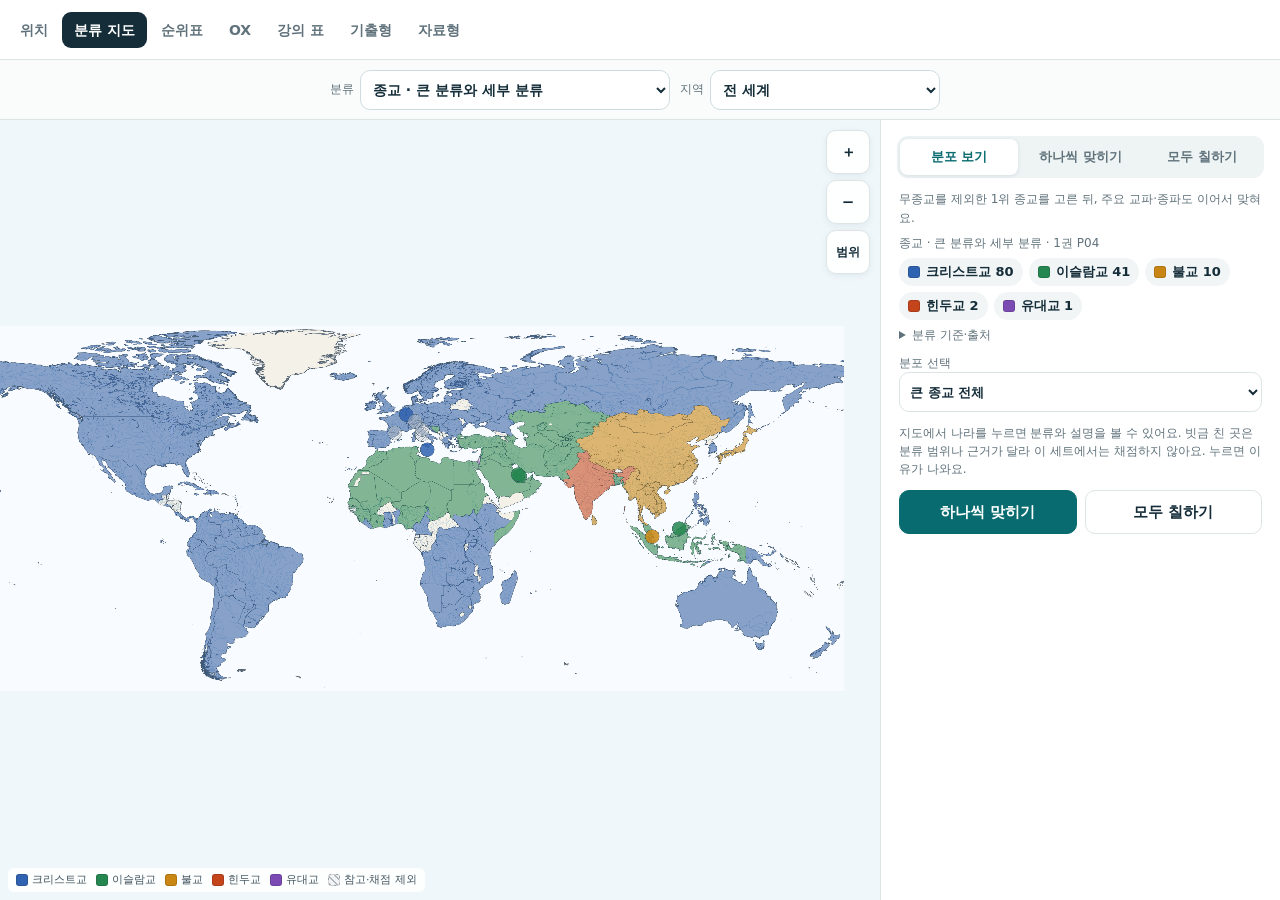
==== commit a52106aa: "Let any question be kept with a small ☆ 저장 button Every question card on OX, 강의 표, 기출형, 자료형, 순위표 and" ====
--- a/classify.html
+++ b/classify.html
@@ -57,7 +57,7 @@
 }
 @media(max-width:360px){.scope{gap:6px;padding:5px 8px}.scope label{font-size:11px;gap:4px}#card{padding-left:9px;padding-right:9px}.options{grid-template-columns:1fr 1fr}}
 </style>
-<link rel="stylesheet" href="assets/site.css?v=20261028-ui4"></head>
+<link rel="stylesheet" href="assets/site.css?v=20261028-ui6"><script src="assets/site.js?v=20261028-ui6"></script></head>
 <body>
 <div id="bootNotice" role="status">지도를 준비하고 있어요.</div>
 <div id="app">
@@ -140,7 +140,9 @@
  var p=C.religionProfile(name),big=store.history.religion&&store.history.religion[name],small=p.group&&store.history[p.group.id]&&store.history[p.group.id][name];
  return !!(big&&big.last===false||p.detailRequired&&small&&small.last===false);
 }
+function savedHere(){var pool=C.assignPool(set(),'all');return (window.WGSaved?WGSaved.list('classify'):[]).map(function(k){return k.data}).filter(function(d){return d&&d.set===state.setId&&pool.indexOf(d.name)>=0}).map(function(d){return d.name})}
 function buildQueue(only){
+ if(!only)state.savedRun=false;
  var h=history(),pool=only||C.assignPool(set(),state.region);
  // Last-missed countries come first, then unseen ones, then the rest.
  var missed=shuffle(pool.filter(function(n){return wasMissed(n,h)})),fresh=shuffle(pool.filter(function(n){return !h[n]&&!wasMissed(n,h)})),rest=shuffle(pool.filter(function(n){return h[n]&&!wasMissed(n,h)}));
@@ -270,7 +272,9 @@
    return;
   }
   var q=state.queue[state.index],answer=C.entry(s,q).values,toggle=el('input',{type:'checkbox'});toggle.checked=state.showNames;toggle.onchange=function(){state.showNames=this.checked;save();renderPanel();renderOverlay()};
-  panel.append(el('div',{className:'meta'},[el('span',{text:s.title}),progressEl({pos:state.index+1,len:state.queue.length,right:state.right,answered:state.index+(state.answer?1:0)}),el('label',{},[toggle,document.createTextNode(isPoints()?'이름 보기':'나라 이름 보기')])]));
+  panel.append(el('div',{className:'meta'},[el('span',{text:s.title}),progressEl({pos:state.index+1,len:state.queue.length,right:state.right,answered:state.index+(state.answer?1:0)}),window.WGSaved?WGSaved.button('classify',state.setId+'|'+q,{set:state.setId,name:q},function(){renderPanel()}):null,el('label',{},[toggle,document.createTextNode(isPoints()?'이름 보기':'나라 이름 보기')])]));
+  // Saved countries of this classification can be practised on their own.
+  var keptHere=savedHere();if(keptHere.length&&!state.savedRun)panel.append(el('button',{type:'button',className:'site-save',style:'margin:0 0 6px',text:'★ 저장한 '+keptHere.length+'개만 풀기',onclick:function(){state.savedRun=true;buildQueue(keptHere);renderAll();focusQuestion()}}));
   if(s.hierarchy){renderReligionQuestion(panel,q);return}
   panel.append(el('h2',{text:(state.answer||state.showNames?label(q)+' — ':'')+s.assignQuestion}));
   var grid=el('div',{className:'options'});
@@ -404,4 +408,4 @@
 setMode(state.mode);lastSize=mapSize();$('bootNotice').hidden=true;
 })();
 </script>
-<script src="assets/site.js?v=20261028-ui4"></script></body></html>
+</body></html>
--- a/assets/site.css
+++ b/assets/site.css
@@ -19,3 +19,7 @@
 /* Shared progress chip, top right of each question card. */
 .site-progress{display:inline-block;flex:none;margin-left:auto;padding:3px 10px;border-radius:999px;background:#eef4f5;color:#3d5560;font:600 12px/1.4 system-ui,-apple-system,"Noto Sans KR",sans-serif;font-variant-numeric:tabular-nums;white-space:nowrap}
 .site-progress-row{display:flex;align-items:center;gap:8px;font-size:12px;color:#60727b;margin:0 0 8px}
+/* ☆ 저장: keep a question to practise again. */
+.site-save{flex:none;min-height:0;height:auto;padding:3px 9px;text-align:center;border:1px solid #cfdcdf;border-radius:999px;background:#fff;color:#60727b;font:600 12px/1.4 system-ui,-apple-system,"Noto Sans KR",sans-serif;cursor:pointer;white-space:nowrap}
+.site-save[aria-pressed=true]{border-color:#e0a100;background:#fff8e1;color:#8a5a00}
+.site-save:focus-visible{outline:2px solid #086b70;outline-offset:1px}
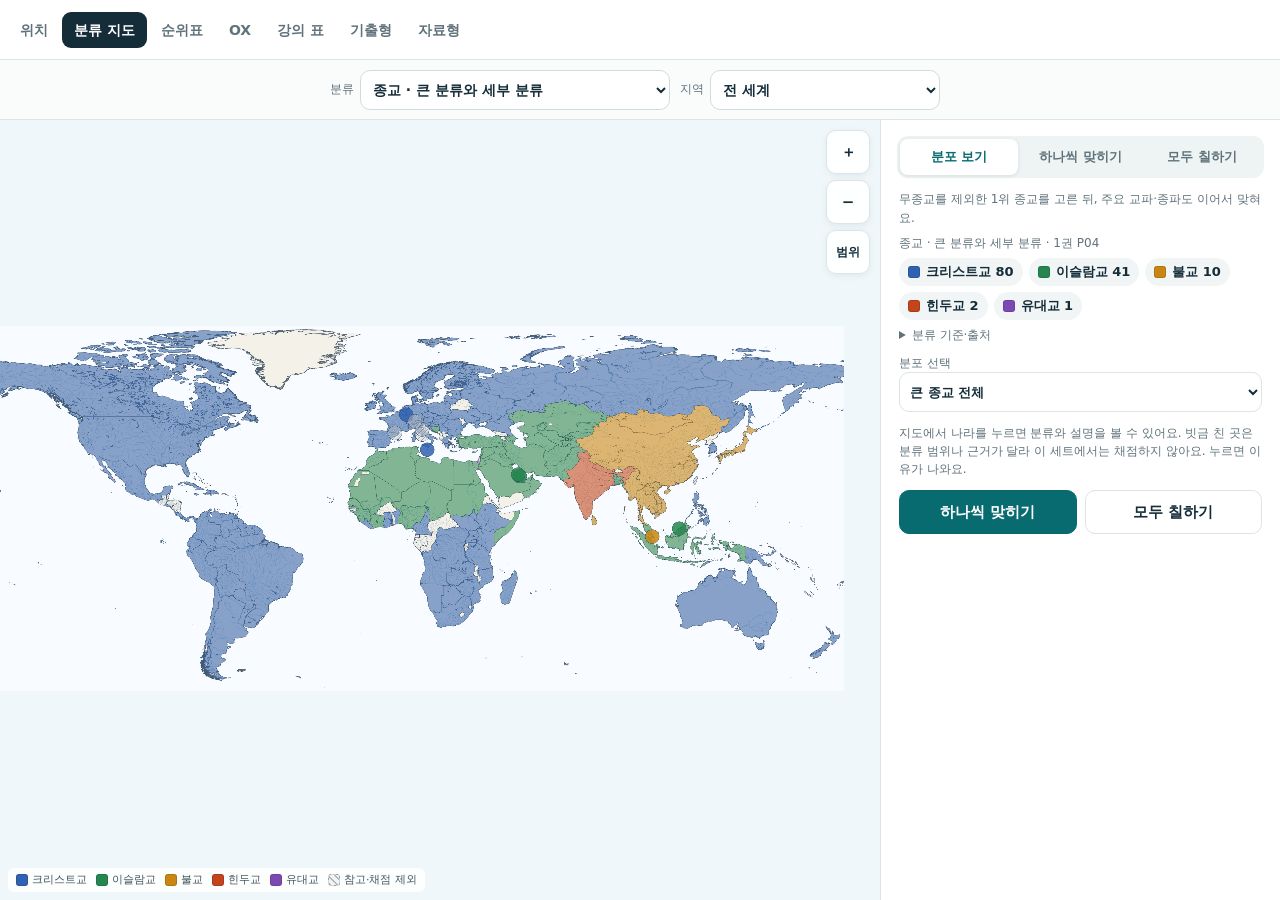
==== commit 76f5ff8c: "Go round every question once, and ask a miss again only once - New shared order (assets/site.js, WGO" ====
--- a/classify.html
+++ b/classify.html
@@ -57,7 +57,7 @@
 }
 @media(max-width:360px){.scope{gap:6px;padding:5px 8px}.scope label{font-size:11px;gap:4px}#card{padding-left:9px;padding-right:9px}.options{grid-template-columns:1fr 1fr}}
 </style>
-<link rel="stylesheet" href="assets/site.css?v=20261028-ui6"><script src="assets/site.js?v=20261028-ui6"></script></head>
+<link rel="stylesheet" href="assets/site.css?v=20261029-order1"><script src="assets/site.js?v=20261029-order1"></script></head>
 <body>
 <div id="bootNotice" role="status">지도를 준비하고 있어요.</div>
 <div id="app">
@@ -144,9 +144,9 @@
 function buildQueue(only){
  if(!only)state.savedRun=false;
  var h=history(),pool=only||C.assignPool(set(),state.region);
- // Last-missed countries come first, then unseen ones, then the rest.
- var missed=shuffle(pool.filter(function(n){return wasMissed(n,h)})),fresh=shuffle(pool.filter(function(n){return !h[n]&&!wasMissed(n,h)})),rest=shuffle(pool.filter(function(n){return h[n]&&!wasMissed(n,h)}));
- state.queue=only?shuffle(pool.slice()):missed.concat(fresh,rest);state.index=0;state.answer=null;state.religionChoice=null;state.draft=new Set();state.right=0;state.wrongNames=[];
+ // One round asks every country of the classification once, in random order, and carries on
+ // across visits; a country missed five questions ago comes back once (nextQuestion).
+ state.queue=only?shuffle(pool.slice()):(typeof WGOrder!=='undefined'&&WGOrder)?WGOrder.left('classify',state.setId+':'+state.region,pool):shuffle(pool.slice());state.retry={};state.index=0;state.answer=null;state.religionChoice=null;state.draft=new Set();state.right=0;state.wrongNames=[];
 }
 function resetPaint(){var opts=C.paintOptions(set());if(!opts.some(function(o){return o.id===state.target}))state.target=opts[0].id;state.picked=new Set();state.graded=null}
 function answerColor(name){var v=C.entry(set(),name).values;return color(v[0])||'#868e96'}
@@ -335,11 +335,12 @@
  var q=state.queue[state.index];if(!q||state.answer)return;
  state.answer=id;var ok=C.isCorrect(set(),q,id),h=history(),row=h[q]||(h[q]={right:0,wrong:0});
  row[ok?'right':'wrong']++;row.last=ok;if(ok)state.right++;else state.wrongNames.push(q);
+ if((typeof WGOrder!=='undefined'&&WGOrder)&&!(state.retry||{})[state.index]){if(!state.savedRun)WGOrder.done('classify',state.setId+':'+state.region,q);if(!ok)WGOrder.miss('classify',state.setId+'|'+q);}
  renderAll();
  // Bring the verdict and the next button into view on short phone cards.
  var panel=$('panel');panel.scrollTop=panel.scrollHeight;
 }
-function nextQuestion(){state.index++;state.answer=null;state.religionChoice=null;state.draft=new Set();renderAll();$('panel').scrollTop=0;if(state.index<state.queue.length)focusQuestion();else fitRegion()}
+function nextQuestion(){var pool=C.assignPool(set(),state.region),r=(typeof WGOrder!=='undefined'&&WGOrder)&&WGOrder.takeRetry('classify',function(k){var i=k.indexOf('|');return k.slice(0,i)===state.setId&&pool.indexOf(k.slice(i+1))>=0});if(r){state.queue.splice(state.index+1,0,r.id.slice(r.id.indexOf('|')+1));(state.retry||(state.retry={}))[state.index+1]=true;}state.index++;state.answer=null;state.religionChoice=null;state.draft=new Set();renderAll();$('panel').scrollTop=0;if(state.index<state.queue.length)focusQuestion();else fitRegion()}
 function gradeNow(){state.graded=C.gradePaint(set(),state.target,Array.from(state.picked),names,state.region);state.focus=null;renderAll()}
 
 function regionBox(){
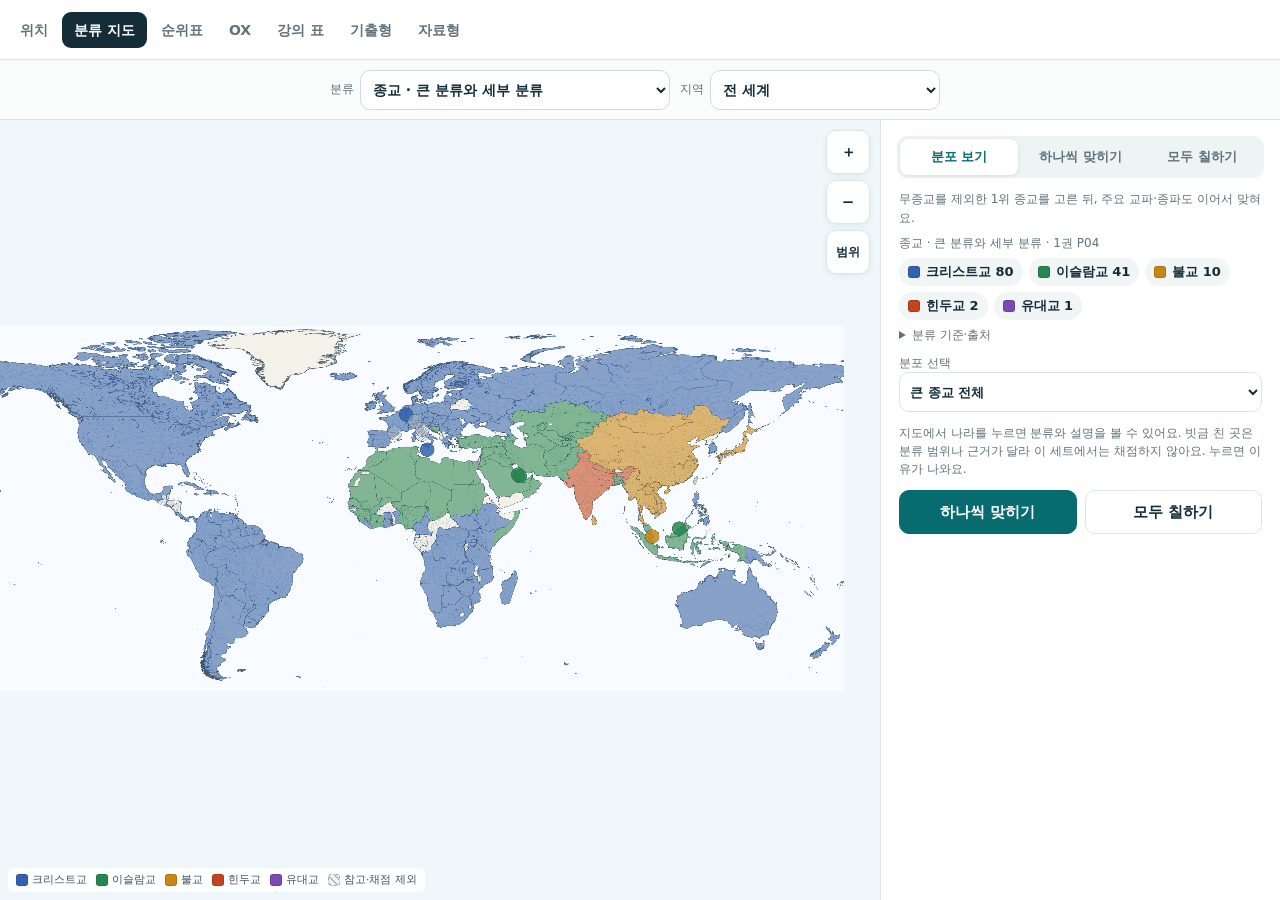
==== commit b8af5422: "Practise the lecture tables as OX, and let OX statements be marked mastered - scripts/build-table-fa" ====
--- a/classify.html
+++ b/classify.html
@@ -57,7 +57,7 @@
 }
 @media(max-width:360px){.scope{gap:6px;padding:5px 8px}.scope label{font-size:11px;gap:4px}#card{padding-left:9px;padding-right:9px}.options{grid-template-columns:1fr 1fr}}
 </style>
-<link rel="stylesheet" href="assets/site.css?v=20261029-order1"><script src="assets/site.js?v=20261029-order1"></script></head>
+<link rel="stylesheet" href="assets/site.css?v=20261029-ox1"><script src="assets/site.js?v=20261029-ox1"></script></head>
 <body>
 <div id="bootNotice" role="status">지도를 준비하고 있어요.</div>
 <div id="app">
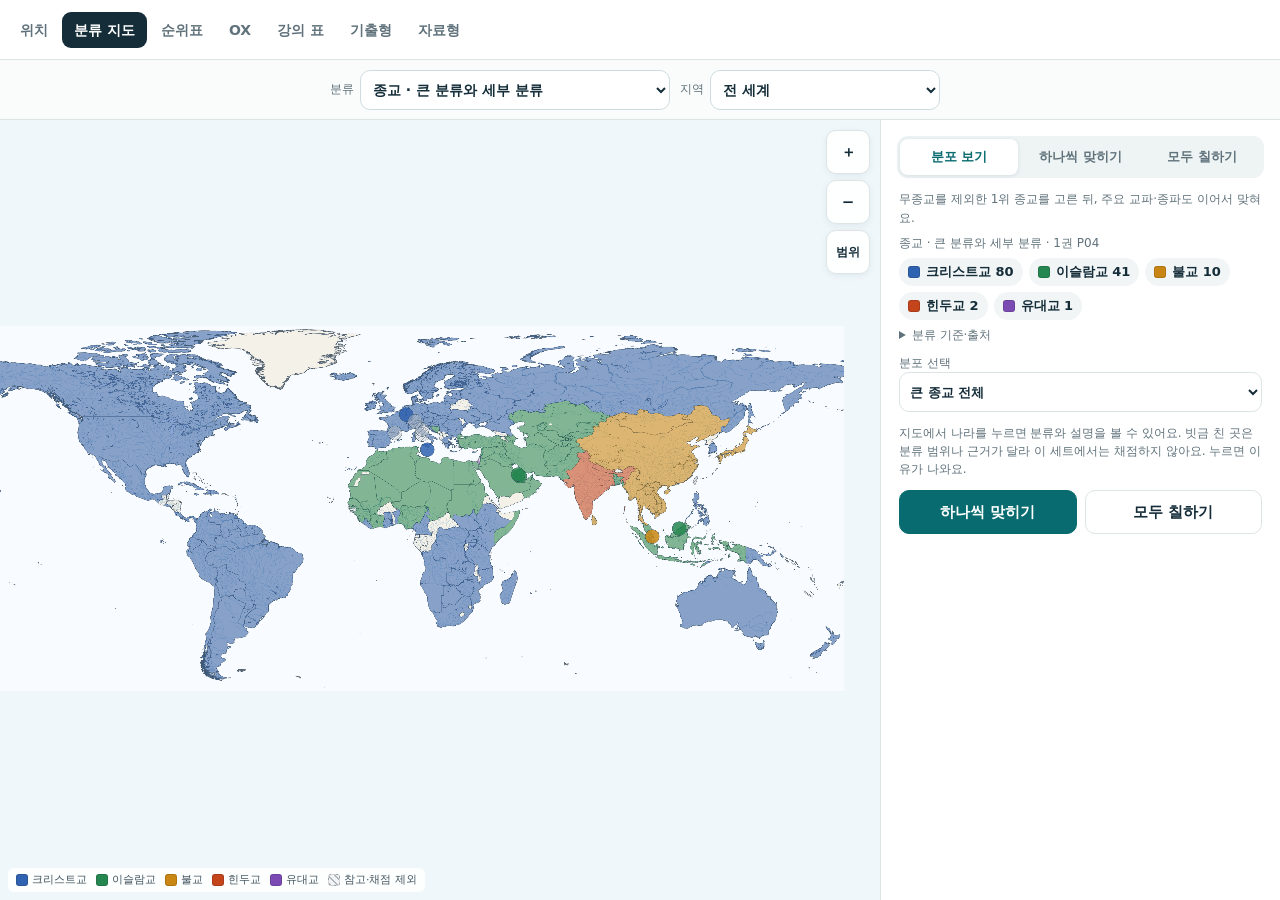
==== commit 50952c1a: "Count a question only when it is answered; keep misses until right - WGOrder no longer marks a quest" ====
--- a/classify.html
+++ b/classify.html
@@ -57,7 +57,7 @@
 }
 @media(max-width:360px){.scope{gap:6px;padding:5px 8px}.scope label{font-size:11px;gap:4px}#card{padding-left:9px;padding-right:9px}.options{grid-template-columns:1fr 1fr}}
 </style>
-<link rel="stylesheet" href="assets/site.css?v=20261029-ox1"><script src="assets/site.js?v=20261029-ox1"></script></head>
+<link rel="stylesheet" href="assets/site.css?v=20261029-keep1"><script src="assets/site.js?v=20261029-keep1"></script></head>
 <body>
 <div id="bootNotice" role="status">지도를 준비하고 있어요.</div>
 <div id="app">
@@ -146,7 +146,7 @@
  var h=history(),pool=only||C.assignPool(set(),state.region);
  // One round asks every country of the classification once, in random order, and carries on
  // across visits; a country missed five questions ago comes back once (nextQuestion).
- state.queue=only?shuffle(pool.slice()):(typeof WGOrder!=='undefined'&&WGOrder)?WGOrder.left('classify',state.setId+':'+state.region,pool):shuffle(pool.slice());state.retry={};state.index=0;state.answer=null;state.religionChoice=null;state.draft=new Set();state.right=0;state.wrongNames=[];
+ state.queue=only?shuffle(pool.slice()):(typeof WGOrder!=='undefined'&&WGOrder)?WGOrder.left('classify',state.setId+':'+state.region,pool):shuffle(pool.slice());state.index=0;state.answer=null;state.religionChoice=null;state.draft=new Set();state.right=0;state.wrongNames=[];
 }
 function resetPaint(){var opts=C.paintOptions(set());if(!opts.some(function(o){return o.id===state.target}))state.target=opts[0].id;state.picked=new Set();state.graded=null}
 function answerColor(name){var v=C.entry(set(),name).values;return color(v[0])||'#868e96'}
@@ -335,12 +335,13 @@
  var q=state.queue[state.index];if(!q||state.answer)return;
  state.answer=id;var ok=C.isCorrect(set(),q,id),h=history(),row=h[q]||(h[q]={right:0,wrong:0});
  row[ok?'right':'wrong']++;row.last=ok;if(ok)state.right++;else state.wrongNames.push(q);
- if((typeof WGOrder!=='undefined'&&WGOrder)&&!(state.retry||{})[state.index]){if(!state.savedRun)WGOrder.done('classify',state.setId+':'+state.region,q);if(!ok)WGOrder.miss('classify',state.setId+'|'+q);}
+ // Answering is what counts; a missed country stays listed until answered right.
+ if((typeof WGOrder!=='undefined'&&WGOrder)){var rk=state.setId+'|'+q;if(!state.savedRun)WGOrder.done('classify',state.setId+':'+state.region,q);if(WGOrder.isRetry('classify',rk))WGOrder.resolve('classify',rk,ok);else if(!ok)WGOrder.miss('classify',rk);}
  renderAll();
  // Bring the verdict and the next button into view on short phone cards.
  var panel=$('panel');panel.scrollTop=panel.scrollHeight;
 }
-function nextQuestion(){var pool=C.assignPool(set(),state.region),r=(typeof WGOrder!=='undefined'&&WGOrder)&&WGOrder.takeRetry('classify',function(k){var i=k.indexOf('|');return k.slice(0,i)===state.setId&&pool.indexOf(k.slice(i+1))>=0});if(r){state.queue.splice(state.index+1,0,r.id.slice(r.id.indexOf('|')+1));(state.retry||(state.retry={}))[state.index+1]=true;}state.index++;state.answer=null;state.religionChoice=null;state.draft=new Set();renderAll();$('panel').scrollTop=0;if(state.index<state.queue.length)focusQuestion();else fitRegion()}
+function nextQuestion(){var pool=C.assignPool(set(),state.region),r=(typeof WGOrder!=='undefined'&&WGOrder)&&WGOrder.dueRetry('classify',function(k){var i=k.indexOf('|'),n=k.slice(i+1);return k.slice(0,i)===state.setId&&pool.indexOf(n)>=0&&state.queue.indexOf(n,state.index+1)<0});if(r)state.queue.splice(state.index+1,0,r.id.slice(r.id.indexOf('|')+1));state.index++;state.answer=null;state.religionChoice=null;state.draft=new Set();renderAll();$('panel').scrollTop=0;if(state.index<state.queue.length)focusQuestion();else fitRegion()}
 function gradeNow(){state.graded=C.gradePaint(set(),state.target,Array.from(state.picked),names,state.region);state.focus=null;renderAll()}
 
 function regionBox(){
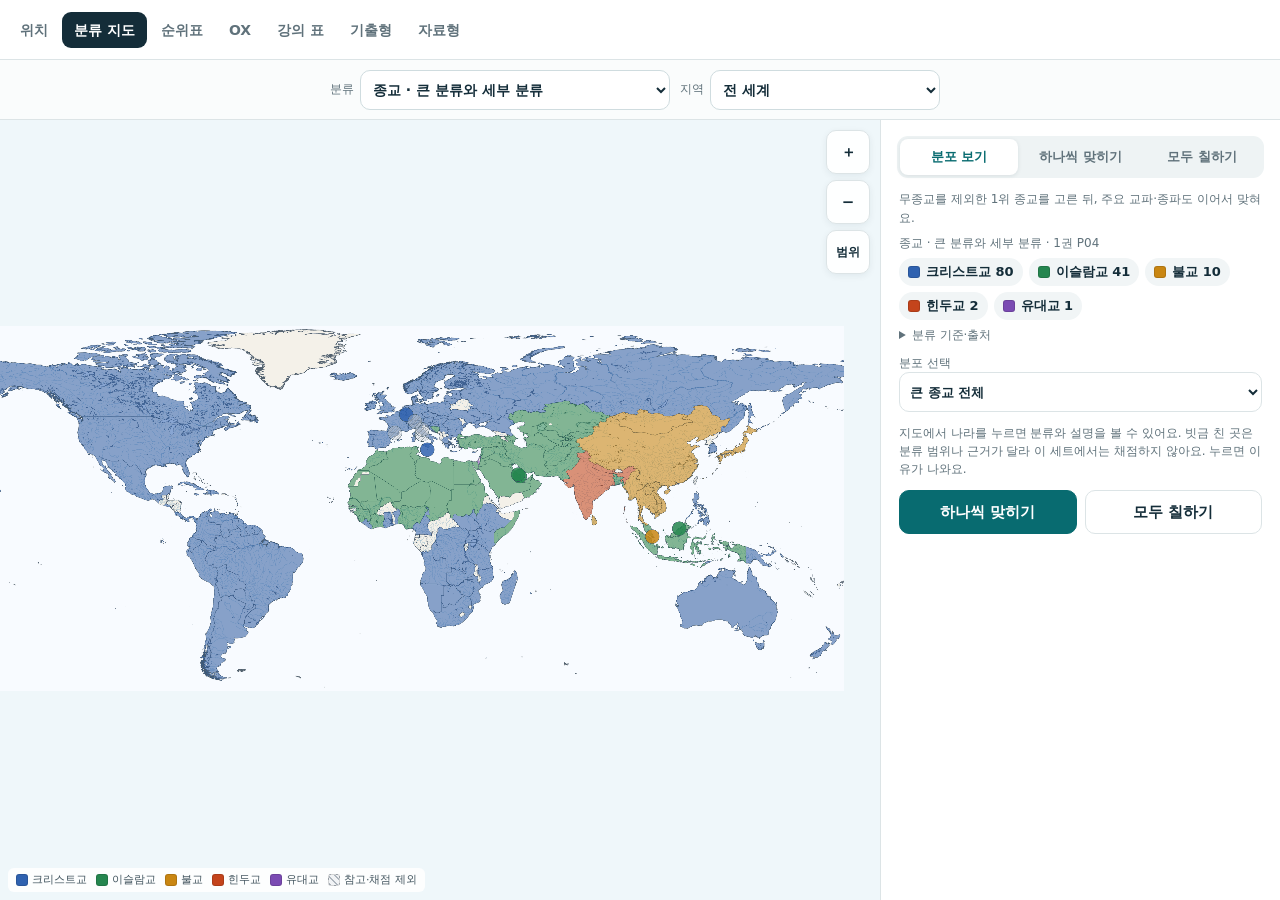
==== commit 38bfc85f: "기출형: add a harder level (default) that keeps the most confusable draw With 난이도 어렵게 (실전), the default" ====
--- a/classify.html
+++ b/classify.html
@@ -57,7 +57,7 @@
 }
 @media(max-width:360px){.scope{gap:6px;padding:5px 8px}.scope label{font-size:11px;gap:4px}#card{padding-left:9px;padding-right:9px}.options{grid-template-columns:1fr 1fr}}
 </style>
-<link rel="stylesheet" href="assets/site.css?v=20261029-keep1"><script src="assets/site.js?v=20261029-keep1"></script></head>
+<link rel="stylesheet" href="assets/site.css?v=20261031-hard1"><script src="assets/site.js?v=20261031-hard1"></script></head>
 <body>
 <div id="bootNotice" role="status">지도를 준비하고 있어요.</div>
 <div id="app">
@@ -335,13 +335,13 @@
  var q=state.queue[state.index];if(!q||state.answer)return;
  state.answer=id;var ok=C.isCorrect(set(),q,id),h=history(),row=h[q]||(h[q]={right:0,wrong:0});
  row[ok?'right':'wrong']++;row.last=ok;if(ok)state.right++;else state.wrongNames.push(q);
- // Answering is what counts; a missed country stays listed until answered right.
- if((typeof WGOrder!=='undefined'&&WGOrder)){var rk=state.setId+'|'+q;if(!state.savedRun)WGOrder.done('classify',state.setId+':'+state.region,q);if(WGOrder.isRetry('classify',rk))WGOrder.resolve('classify',rk,ok);else if(!ok)WGOrder.miss('classify',rk);}
+ // Answering is what moves the round on; misses are practised apart (틀린 N개 다시).
+ if((typeof WGOrder!=='undefined'&&WGOrder)&&!state.savedRun)WGOrder.done('classify',state.setId+':'+state.region,q);
  renderAll();
  // Bring the verdict and the next button into view on short phone cards.
  var panel=$('panel');panel.scrollTop=panel.scrollHeight;
 }
-function nextQuestion(){var pool=C.assignPool(set(),state.region),r=(typeof WGOrder!=='undefined'&&WGOrder)&&WGOrder.dueRetry('classify',function(k){var i=k.indexOf('|'),n=k.slice(i+1);return k.slice(0,i)===state.setId&&pool.indexOf(n)>=0&&state.queue.indexOf(n,state.index+1)<0});if(r)state.queue.splice(state.index+1,0,r.id.slice(r.id.indexOf('|')+1));state.index++;state.answer=null;state.religionChoice=null;state.draft=new Set();renderAll();$('panel').scrollTop=0;if(state.index<state.queue.length)focusQuestion();else fitRegion()}
+function nextQuestion(){state.index++;state.answer=null;state.religionChoice=null;state.draft=new Set();renderAll();$('panel').scrollTop=0;if(state.index<state.queue.length)focusQuestion();else fitRegion()}
 function gradeNow(){state.graded=C.gradePaint(set(),state.target,Array.from(state.picked),names,state.region);state.focus=null;renderAll()}
 
 function regionBox(){
--- a/assets/site.css
+++ b/assets/site.css
@@ -13,7 +13,7 @@
 .site-controls{display:grid;grid-template-columns:minmax(0,1.3fr) minmax(0,1fr);gap:8px 10px;align-items:center;max-width:none;margin:0;padding:8px 10px;background:#fafcfc;border-bottom:1px solid #dce4e6;box-sizing:border-box}
 .site-controls label{display:flex;align-items:center;gap:6px;width:auto;min-width:0;font-size:12px;color:#60727b;white-space:nowrap}
 .site-controls select{flex:1;min-width:0;height:38px;border:1px solid #cfdcdf;border-radius:10px;background:#fff;color:#142d39;font-size:14px;padding:0 8px}
-.site-controls > :not(label){grid-column:1/-1;justify-self:start}
+.site-controls > :not(label){justify-self:start}
 @media(min-width:760px){.site-controls{grid-template-columns:340px 260px auto;justify-content:center}.site-controls > :not(label){grid-column:auto}}
 .site-hint{color:#60727b;font-size:12px;text-align:center;margin:6px 0 24px}@media(hover:none){.site-hint{display:none}}
 /* Shared progress chip, top right of each question card. */
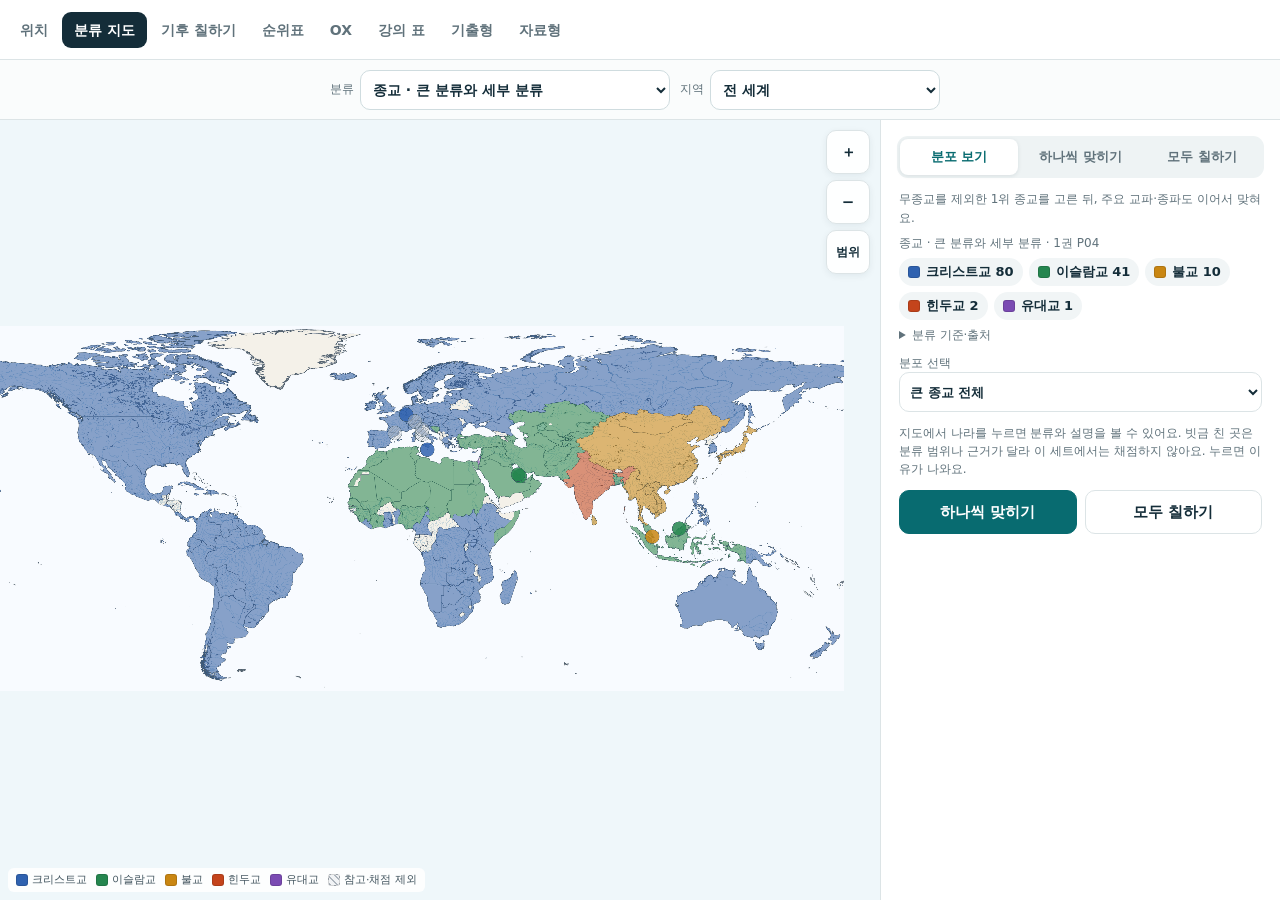
==== commit 9175eafb: "Add 기후 칠하기: paint climate types on the world map, graded per cell The learner picks one of the lectu" ====
--- a/classify.html
+++ b/classify.html
@@ -61,7 +61,7 @@
 <body>
 <div id="bootNotice" role="status">지도를 준비하고 있어요.</div>
 <div id="app">
- <header class="site-header"><h1 class="sr-only">분류 지도 퀴즈</h1><nav class="site-nav" aria-label="연습 종류"><a href="index.html">위치</a><a href="classify.html" aria-current="page">분류 지도</a><a href="rankings.html">순위표</a><a href="facts.html">OX</a><a href="concepts.html">강의 표</a><a href="exam.html">기출형</a><a href="materials.html">자료형</a></nav></header>
+ <header class="site-header"><h1 class="sr-only">분류 지도 퀴즈</h1><nav class="site-nav" aria-label="연습 종류"><a href="index.html">위치</a><a href="classify.html" aria-current="page">분류 지도</a><a href="climate-map.html">기후 칠하기</a><a href="rankings.html">순위표</a><a href="facts.html">OX</a><a href="concepts.html">강의 표</a><a href="exam.html">기출형</a><a href="materials.html">자료형</a></nav></header>
  <div class="scope site-controls"><label for="setSelect">분류<select id="setSelect"></select></label><label for="regionSelect">지역<select id="regionSelect"></select></label></div>
  <main id="map" aria-label="국가를 눌러 고르거나 확대·이동할 수 있는 세계 지도">
   <div id="mapScene"><div id="baseMap" role="img" aria-label="국경이 표시된 세계 백지도" style="display:grid;grid-template-columns:repeat(6,minmax(0,1fr));grid-template-rows:minmax(0,966fr) minmax(0,967fr) minmax(0,967fr)"></div>
